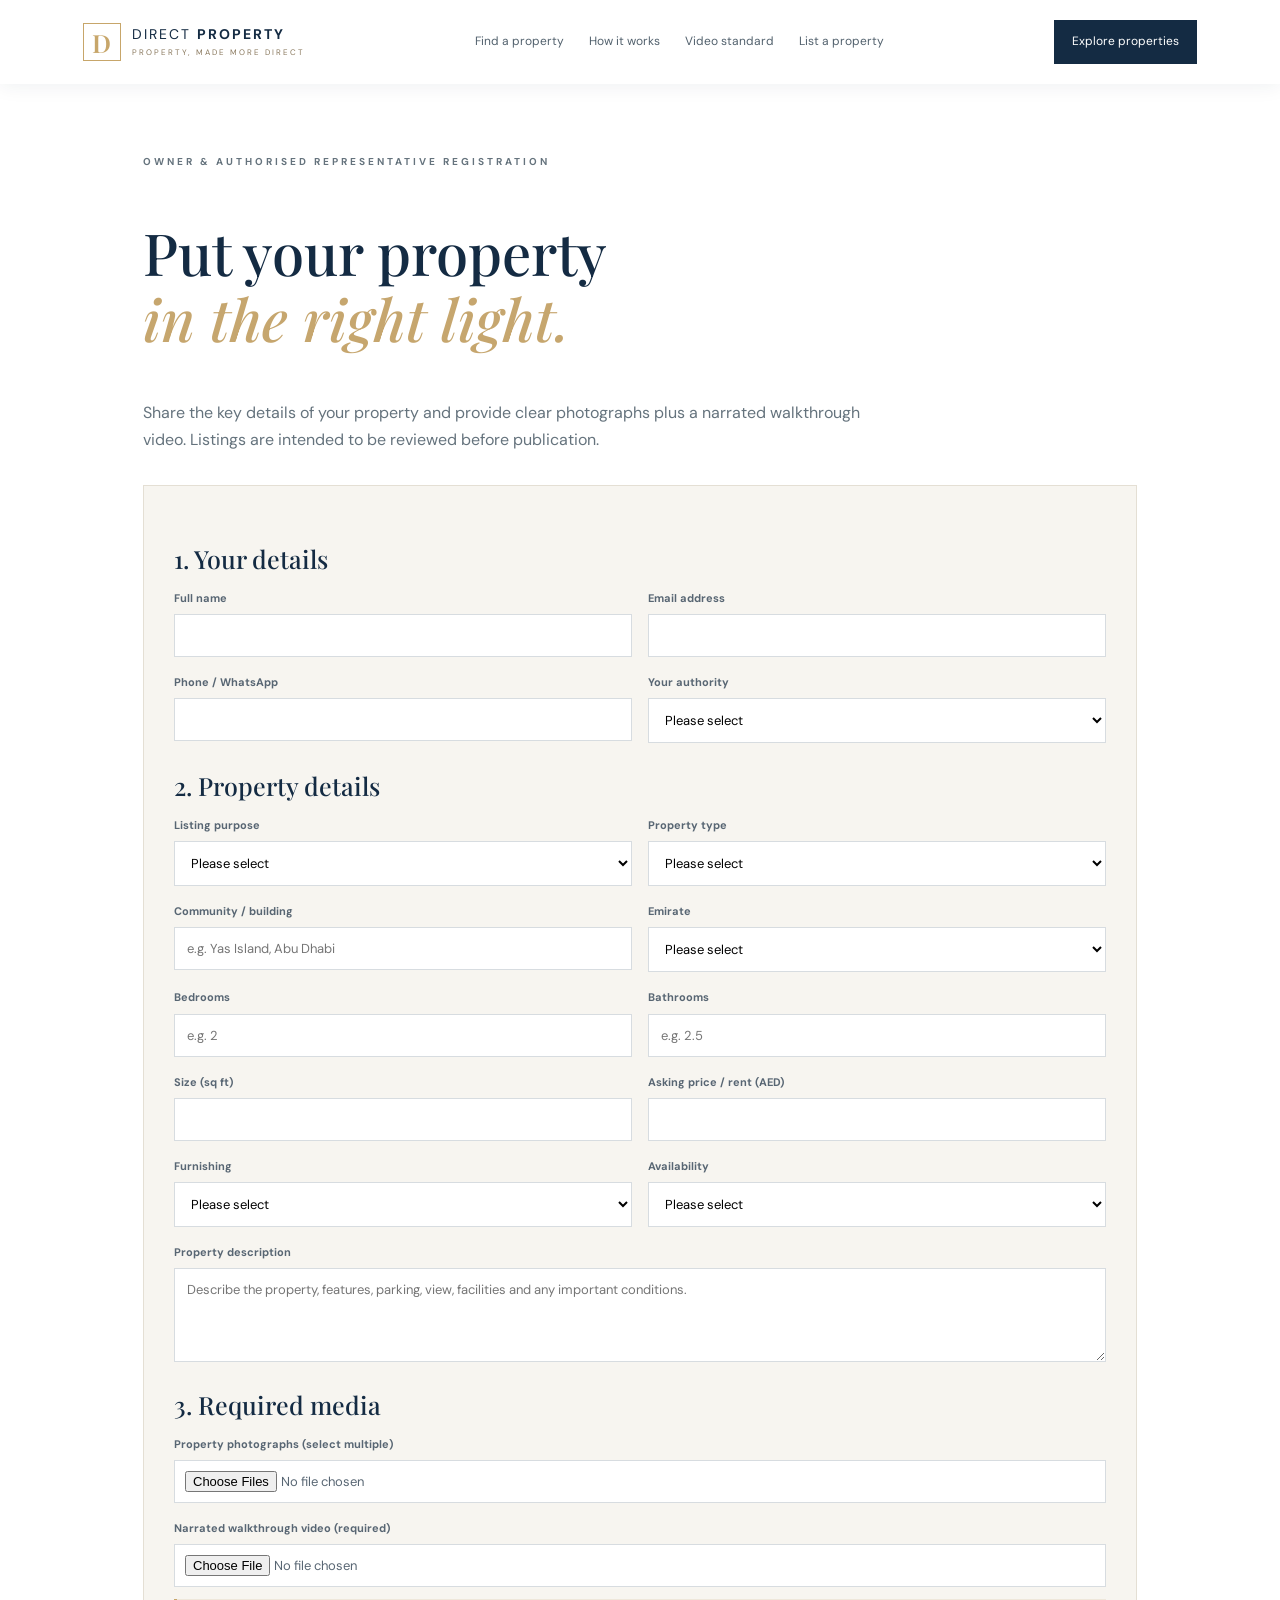
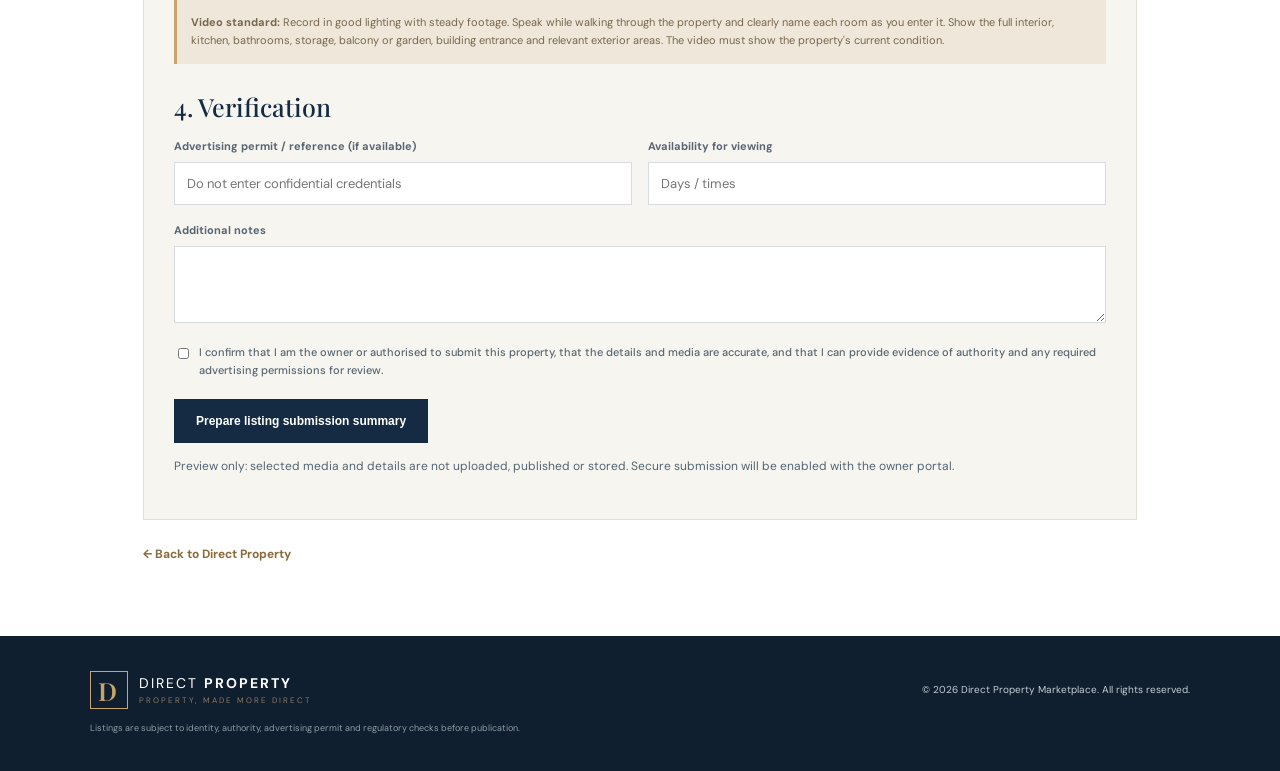
==== list-property.html @ 3f9cab80 "Add owner property submission page" ====
<!doctype html>
<html lang="en"><head><meta charset="utf-8"><meta name="viewport" content="width=device-width, initial-scale=1"><meta name="description" content="Submit your UAE property for a direct rental or sale listing with a narrated walkthrough video."><title>List Your Property | Direct Property</title><link rel="preconnect" href="https://fonts.googleapis.com"><link rel="preconnect" href="https://fonts.gstatic.com" crossorigin><link href="https://fonts.googleapis.com/css2?family=DM+Sans:wght@400;500;600;700&family=Playfair+Display:wght@500;600;700&display=swap" rel="stylesheet"><link rel="stylesheet" href="styles.css"><style>
.listing-page{max-width:1050px;margin:auto;padding:70px 28px}.listing-page h1{font:500 clamp(38px,5vw,58px)/1.15 'Playfair Display',serif;color:var(--navy)}.listing-page>p{color:#65737d;max-width:720px}.listing-form{margin-top:32px;background:#f7f5f0;padding:30px;border:1px solid #e4dfd4}.listing-form h2{font:500 25px 'Playfair Display';margin:26px 0 14px}.listing-grid{display:grid;grid-template-columns:1fr 1fr;gap:16px}.listing-form label{display:flex;flex-direction:column;gap:7px;font-size:11px;font-weight:700;color:#586673}.listing-form input,.listing-form select,.listing-form textarea{width:100%;min-width:0;padding:12px;border:1px solid #d7dce0;background:#fff;font:13px 'DM Sans',sans-serif}.listing-form input[type=file]{padding:10px}.listing-form .wide{grid-column:1/-1}.listing-form .consent{display:flex;flex-direction:row;align-items:flex-start;font-weight:500;margin:20px 0}.listing-form .consent input{width:auto;margin-top:4px}.upload-note{font-size:11px;color:#77684f;background:#eee7da;padding:14px;border-left:3px solid var(--gold);margin:12px 0 20px}.listing-status{font-size:12px;color:#536574;margin-top:14px}.back-link{display:inline-block;margin-top:25px;color:#8a6b3d;font-weight:700;font-size:12px}
@media(max-width:700px){.listing-grid{grid-template-columns:1fr}.listing-form{padding:18px}.listing-page{padding:48px 20px}}
</style></head><body>
<header class="site-header"><a class="brand" href="index.html"><span class="brand-mark">D</span><span>DIRECT <b>PROPERTY</b><small>PROPERTY, MADE MORE DIRECT</small></span></a><button class="menu-toggle" aria-label="Open menu" aria-expanded="false">☰</button><nav class="main-nav"><a href="index.html#search">Find a property</a><a href="index.html#how-it-works">How it works</a><a href="index.html#video-standard">Video standard</a><a href="list-property.html">List a property</a></nav><a class="header-cta" href="index.html#search">Explore properties</a></header>
<main><section class="listing-page"><p class="eyebrow">OWNER & AUTHORISED REPRESENTATIVE REGISTRATION</p><h1>Put your property<br><em>in the right light.</em></h1><p>Share the key details of your property and provide clear photographs plus a narrated walkthrough video. Listings are intended to be reviewed before publication.</p>
<form class="listing-form" id="owner-listing-form">
<h2>1. Your details</h2><div class="listing-grid">
<label>Full name<input name="Full name" required autocomplete="name"></label><label>Email address<input name="Email" type="email" required autocomplete="email"></label><label>Phone / WhatsApp<input name="Phone" required autocomplete="tel"></label><label>Your authority<select name="Listing authority" required><option value="">Please select</option><option>Property owner</option><option>Authorised representative</option><option>Licensed property company</option></select></label>
</div>
<h2>2. Property details</h2><div class="listing-grid">
<label>Listing purpose<select name="Purpose" required><option value="">Please select</option><option>For rent</option><option>For sale</option><option>Off-plan resale</option></select></label><label>Property type<select name="Property type" required><option value="">Please select</option><option>Apartment</option><option>Villa</option><option>Townhouse</option><option>Duplex</option><option>Penthouse</option><option>Land / plot</option><option>Commercial</option><option>Holiday home</option></select></label>
<label>Community / building<input name="Community or building" required placeholder="e.g. Yas Island, Abu Dhabi"></label><label>Emirate<select name="Emirate" required><option value="">Please select</option><option>Abu Dhabi</option><option>Dubai</option><option>Sharjah</option><option>Other</option></select></label>
<label>Bedrooms<input name="Bedrooms" placeholder="e.g. 2"></label><label>Bathrooms<input name="Bathrooms" placeholder="e.g. 2.5"></label><label>Size (sq ft)<input name="Size" type="number" min="0"></label><label>Asking price / rent (AED)<input name="Price AED" type="number" min="0" required></label>
<label>Furnishing<select name="Furnishing"><option value="">Please select</option><option>Furnished</option><option>Part-furnished</option><option>Unfurnished</option></select></label><label>Availability<select name="Availability"><option value="">Please select</option><option>Available now</option><option>Available on a future date</option><option>Tenanted</option><option>Off-plan</option></select></label>
<label class="wide">Property description<textarea name="Description" rows="4" placeholder="Describe the property, features, parking, view, facilities and any important conditions."></textarea></label>
</div>
<h2>3. Required media</h2><div class="listing-grid">
<label class="wide">Property photographs (select multiple)<input name="Property photographs" type="file" accept="image/*" multiple required></label>
<label class="wide">Narrated walkthrough video (required)<input name="Walkthrough video" type="file" accept="video/*" required></label>
</div>
<div class="upload-note"><strong>Video standard:</strong> Record in good lighting with steady footage. Speak while walking through the property and clearly name each room as you enter it. Show the full interior, kitchen, bathrooms, storage, balcony or garden, building entrance and relevant exterior areas. The video must show the property's current condition.</div>
<h2>4. Verification</h2><div class="listing-grid">
<label>Advertising permit / reference (if available)<input name="Advertising permit reference" placeholder="Do not enter confidential credentials"></label><label>Availability for viewing<input name="Viewing availability" placeholder="Days / times"></label>
<label class="wide">Additional notes<textarea name="Additional notes" rows="3"></textarea></label>
</div>
<label class="consent"><input type="checkbox" required> I confirm that I am the owner or authorised to submit this property, that the details and media are accurate, and that I can provide evidence of authority and any required advertising permissions for review.</label>
<button class="button button-dark" type="submit">Prepare listing submission summary</button><p class="listing-status" id="listing-status" role="status">Preview only: selected media and details are not uploaded, published or stored. Secure submission will be enabled with the owner portal.</p>
</form><a class="back-link" href="index.html">← Back to Direct Property</a></section></main>
<footer><a class="brand footer-brand" href="index.html"><span class="brand-mark">D</span><span>DIRECT <b>PROPERTY</b><small>PROPERTY, MADE MORE DIRECT</small></span></a><p>© <span id="year"></span> Direct Property Marketplace. All rights reserved.</p><p class="footer-disclaimer">Listings are subject to identity, authority, advertising permit and regulatory checks before publication.</p></footer><script src="script.js"></script></body></html>
---- styles.css ----
:root{--navy:#142b43;--gold:#c7a66a;--ink:#1c2a35;--cream:#f6f4ef}*{box-sizing:border-box}html{scroll-behavior:smooth}body{margin:0;color:var(--ink);font-family:'DM Sans',sans-serif;line-height:1.65}a{color:inherit;text-decoration:none}.site-header{height:84px;padding:0 6.5%;display:flex;align-items:center;justify-content:space-between;background:#fff;position:sticky;top:0;z-index:20;box-shadow:0 3px 18px #142b4310}.brand{display:flex;align-items:center;gap:11px;font-size:14px;letter-spacing:2px;color:var(--navy);line-height:1.2}.brand small{display:block;font-size:8px;letter-spacing:2px;color:#8a795e;margin-top:5px}.brand-mark{width:38px;height:38px;border:1px solid var(--gold);display:grid;place-items:center;color:var(--gold);font:600 25px 'Playfair Display'}.main-nav{display:flex;gap:25px;font-size:12px;color:#52616d}.main-nav a:hover{color:#a27d40}.header-cta{font-size:12px;padding:12px 18px;background:var(--navy);color:white}.menu-toggle{display:none;background:none;border:0;font-size:24px}.hero{min-height:650px;position:relative;display:flex;align-items:center;padding:90px 10%;color:white;background:linear-gradient(90deg,#101f30e8,#142b43a8 55%,#142b4340),url('https://images.unsplash.com/photo-1600607687939-ce8a6c25118c?auto=format&fit=crop&w=2000&q=85') center/cover}.hero-content{max-width:680px}.eyebrow{font-size:10px;letter-spacing:3px;font-weight:700;color:#a1824d;margin:0 0 20px}.eyebrow.light{color:#d7bd8d}.hero h1,h2{font:500 clamp(38px,5vw,64px)/1.12 'Playfair Display',serif;margin:0 0 24px;color:var(--navy)}.hero h1{color:white;font-size:clamp(52px,6vw,78px)}h1 em,h2 em{font-weight:500;color:#c6a66e}.hero-copy{max-width:570px;color:#e0e5e9;font-size:16px}.hero-actions{display:flex;gap:14px;flex-wrap:wrap;margin-top:32px}.button{display:inline-flex;align-items:center;gap:18px;padding:15px 22px;font-size:12px;font-weight:700}.button-gold{background:var(--gold);color:#172a3b}.button-outline{border:1px solid #ffffff9c;color:white}.button-dark{background:var(--navy);color:white;border:0;cursor:pointer}.hero-note{font-size:11px;color:#d3dbe0;margin-top:26px}.hero-side-note{position:absolute;right:5%;bottom:35px;font-size:9px;letter-spacing:3px;writing-mode:vertical-rl}.section-wrap{max-width:1180px;margin:auto;padding:95px 35px}.intro{display:grid;grid-template-columns:1fr 1.1fr;gap:9%}.intro h2,.section-heading h2,.steps-section h2,.chat-copy h2,.list-section h2,.trust-section h2{font-size:48px}.intro-text p{color:#596873;margin:0 0 18px}.small-note{font-size:12px;border-left:2px solid var(--gold);padding-left:17px}.search-section,.trust-section{background:var(--cream)}.section-heading{display:flex;justify-content:space-between;align-items:end;margin-bottom:30px}.section-heading h2{margin:0}.section-heading>p{color:#687783;max-width:300px;font-size:13px}.search-panel{background:white;padding:24px;display:grid;grid-template-columns:1fr 1fr 1.3fr auto;gap:15px;align-items:end;box-shadow:0 12px 35px #152b4310}.search-panel label{display:flex;flex-direction:column;gap:8px;font-size:10px;letter-spacing:1px;text-transform:uppercase;color:#687783}.search-panel input,.search-panel select{height:47px;border:1px solid #dce1e4;background:white;padding:0 12px;font:13px 'DM Sans';min-width:0}.search-result{font-size:11px;color:#71808b;margin-top:15px}.steps-section>h2{margin-bottom:45px}.steps-grid{display:grid;grid-template-columns:repeat(4,1fr);gap:28px}.step{border-top:1px solid #d8d5ce;padding-top:20px}.step>span{font-size:11px;color:#aa8956;letter-spacing:2px}.step-icon{font:36px 'Playfair Display';color:#b49562;margin:28px 0 15px}.step h3,.outcome-grid h3{font:600 21px 'Playfair Display';color:var(--navy);margin:0 0 12px}.step p,.outcome-grid p{font-size:13px;color:#65737d}.video-section{display:grid;grid-template-columns:1fr 1fr;background:var(--navy);color:white}.video-image{min-height:570px;background:linear-gradient(#0c1b2c33,#0c1b2c55),url('https://images.unsplash.com/photo-1600210492486-724fe5c67fb0?auto=format&fit=crop&w=1200&q=85') center/cover;position:relative}.video-stamp{position:absolute;bottom:35px;left:35px;background:white;color:var(--navy);padding:14px 18px;font-size:9px;letter-spacing:1.5px}.video-stamp span{color:#ad8951;font-size:18px;margin-right:10px}.video-copy{padding:75px 10% 65px 9%}.video-copy h2,.outcome-section h2,.final-cta h2{color:white;font-size:46px}.video-copy>p:not(.eyebrow){color:#d0d8df;font-size:13px}.check-list{list-style:none;padding:0;margin:25px 0}.check-list li{font-size:12px;color:#e1e7eb;padding:9px 0 9px 25px;position:relative;border-bottom:1px solid #ffffff20}.check-list li:before{content:'✓';position:absolute;left:0;color:var(--gold)}.chat-section{display:grid;grid-template-columns:1fr 1fr;gap:9%;align-items:center}.chat-copy>p:not(.eyebrow){font-size:13px;color:#64727d}.chat-demo{background:#f5f3ef;padding:22px;box-shadow:0 15px 45px #142b4314}.chat-top{font-size:10px;letter-spacing:1.4px;font-weight:700;color:var(--navy);padding-bottom:17px;border-bottom:1px solid #ddd}.chat-top small{display:block;font-size:8px;color:#89949b;margin:6px 0 0 16px}.online-dot{display:inline-block;width:7px;height:7px;border-radius:50%;background:#75a28b;margin-right:7px}.chat-bubble{background:white;padding:15px;margin:20px 25px 12px 0;font-size:12px;color:#52616c;max-width:85%}.chat-bubble.owner{margin:12px 0 12px auto;background:#e6edf1}.chat-system{font-size:9px;color:#8a754e;background:#f0e8d9;padding:10px;margin:10px 0}.chat-system.warning{color:#876b3e;background:#eee5d4}.chat-input{background:white;padding:12px;color:#9aa3a9;font-size:11px;display:flex;justify-content:space-between}.demo-caption{font-size:9px;color:#89949b;margin:13px 0 0}.outcome-section{background:#172f48;color:white;padding:75px 0}.outcome-section h2{margin-bottom:40px}.outcome-grid{display:grid;grid-template-columns:1fr 1fr;gap:25px}.outcome-grid article{border:1px solid #ffffff3a;padding:30px}.outcome-number{font:30px 'Playfair Display';color:var(--gold);margin-bottom:20px}.outcome-grid h3{color:white}.outcome-grid p{color:#d0d8df}.list-section{display:grid;grid-template-columns:1fr 1fr;gap:10%;align-items:center}.list-section>div:first-child>p:not(.eyebrow){color:#66747e;font-size:13px}.owner-panel{background:var(--cream);padding:30px}.owner-panel-top{font-size:10px;letter-spacing:2px;font-weight:700;color:var(--navy);padding-bottom:15px;border-bottom:1px solid #d8d5ce}.dark-check li{color:#56636c;border-color:#dfddd7}.owner-panel>p{font-size:10px;color:#879097;margin-top:22px}.trust-inner{display:grid;grid-template-columns:1fr 1fr;gap:10%;align-items:center}.trust-section h2{font-size:43px;margin:0}.trust-inner>p{font-size:13px;color:#65737d}.final-cta{background:linear-gradient(90deg,#11263be8,#11263be8),url('https://images.unsplash.com/photo-1600607687920-4e2a09cf159d?auto=format&fit=crop&w=1800&q=85') center/cover;text-align:center;padding:90px 20px;color:white}.final-cta h2{font-size:48px}.final-cta .hero-actions{justify-content:center}footer{padding:35px 7%;display:grid;grid-template-columns:1fr 1fr;gap:12px;align-items:center;background:#101f30;color:#c5cdd3}footer>p{font-size:10px;text-align:right;margin:0}.footer-brand{color:white}.footer-disclaimer{grid-column:1/-1;text-align:left;color:#8f9ba4;font-size:9px}@media(max-width:900px){.main-nav{gap:12px}.main-nav a{font-size:10px}.header-cta{display:none}.search-panel{grid-template-columns:1fr 1fr}.steps-grid{grid-template-columns:1fr 1fr}}@media(max-width:650px){.site-header{height:70px;padding:0 5%}.menu-toggle{display:block;color:var(--navy)}.main-nav{display:none;position:absolute;top:70px;left:0;right:0;background:white;padding:20px 7%;flex-direction:column}.main-nav.open{display:flex}.hero{min-height:590px;padding:70px 7%}.hero h1{font-size:52px}.hero-side-note{display:none}.section-wrap{padding:68px 7%}.intro,.chat-section,.list-section,.trust-inner,.video-section{grid-template-columns:1fr}.intro{gap:20px}.intro h2,.section-heading h2,.steps-section h2,.chat-copy h2,.list-section h2,.trust-section h2{font-size:39px}.section-heading{display:block}.section-heading>p{margin-top:12px}.search-panel,.steps-grid,.outcome-grid{grid-template-columns:1fr}.video-image{min-height:320px}.video-copy{padding:55px 7%}.video-copy h2,.outcome-section h2,.final-cta h2{font-size:38px}.chat-demo{margin-top:15px}.list-section{gap:30px}.trust-inner{gap:12px}.final-cta{padding:70px 7%}footer{grid-template-columns:1fr}footer>p{text-align:left}.footer-disclaimer{grid-column:auto}}
.fees-section{padding-top:85px;padding-bottom:85px}.fees-heading{display:flex;justify-content:space-between;align-items:end;gap:8%;margin-bottom:32px}.fees-heading h2{font-size:46px;margin:0}.fees-heading>p{max-width:330px;color:#687783;font-size:13px}.fees-table-wrap{overflow-x:auto;background:#fff;border:1px solid #e4e1da}.fees-table{width:100%;border-collapse:collapse;text-align:left}.fees-table th{background:var(--navy);color:#fff;font-size:10px;letter-spacing:1.4px;text-transform:uppercase;padding:17px 20px}.fees-table td{padding:19px 20px;border-bottom:1px solid #e8e5df;font-size:12px;color:#65737d;vertical-align:top}.fees-table tr:last-child td{border-bottom:0}.fees-table td:first-child{width:29%;color:var(--navy)}.fees-table td:nth-child(2){width:51%}.fees-table .fee-amount{width:20%;white-space:nowrap;color:#9b7945;font-weight:700;font-size:15px}.fees-note{font-size:10px;color:#7a858c;line-height:1.7;margin:18px 0 0}@media(max-width:650px){.fees-heading{display:block}.fees-heading h2{font-size:38px}.fees-heading>p{margin-top:15px}.fees-table{min-width:650px}.fees-table td{padding:15px}}
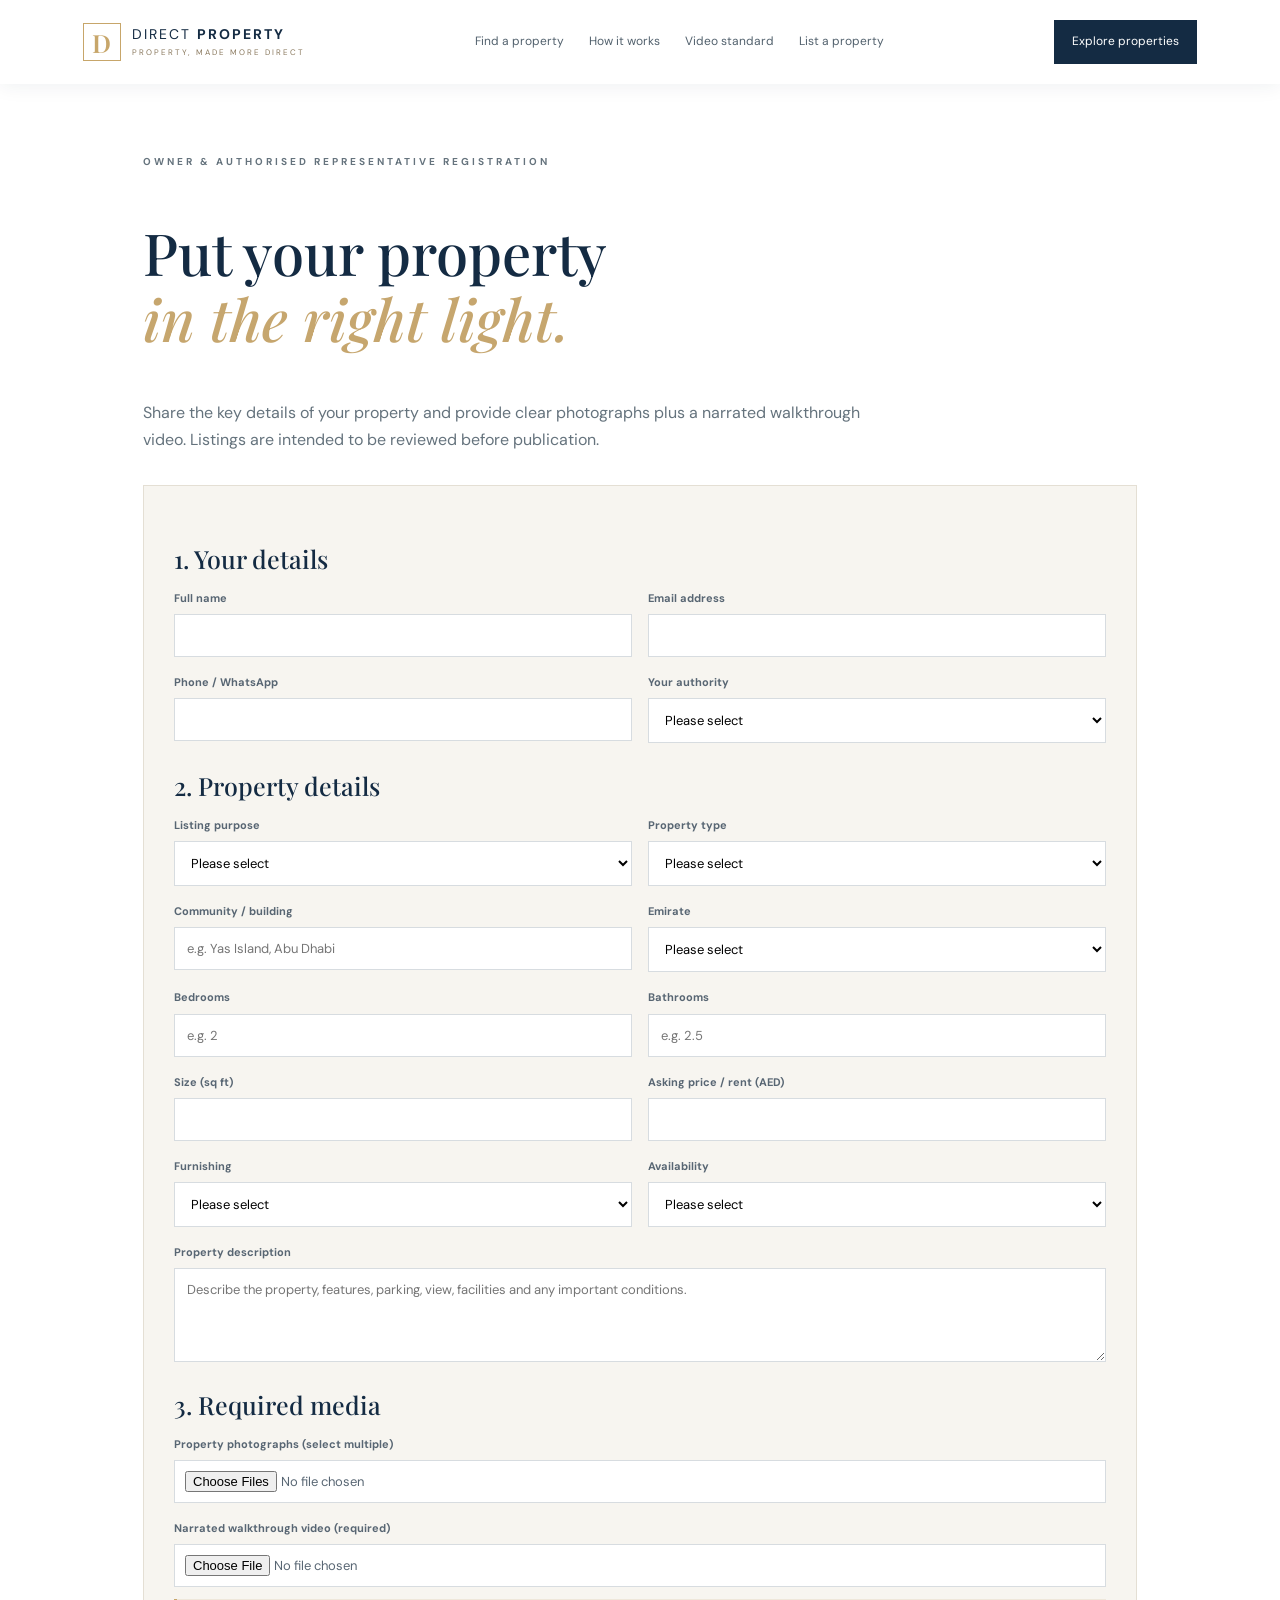
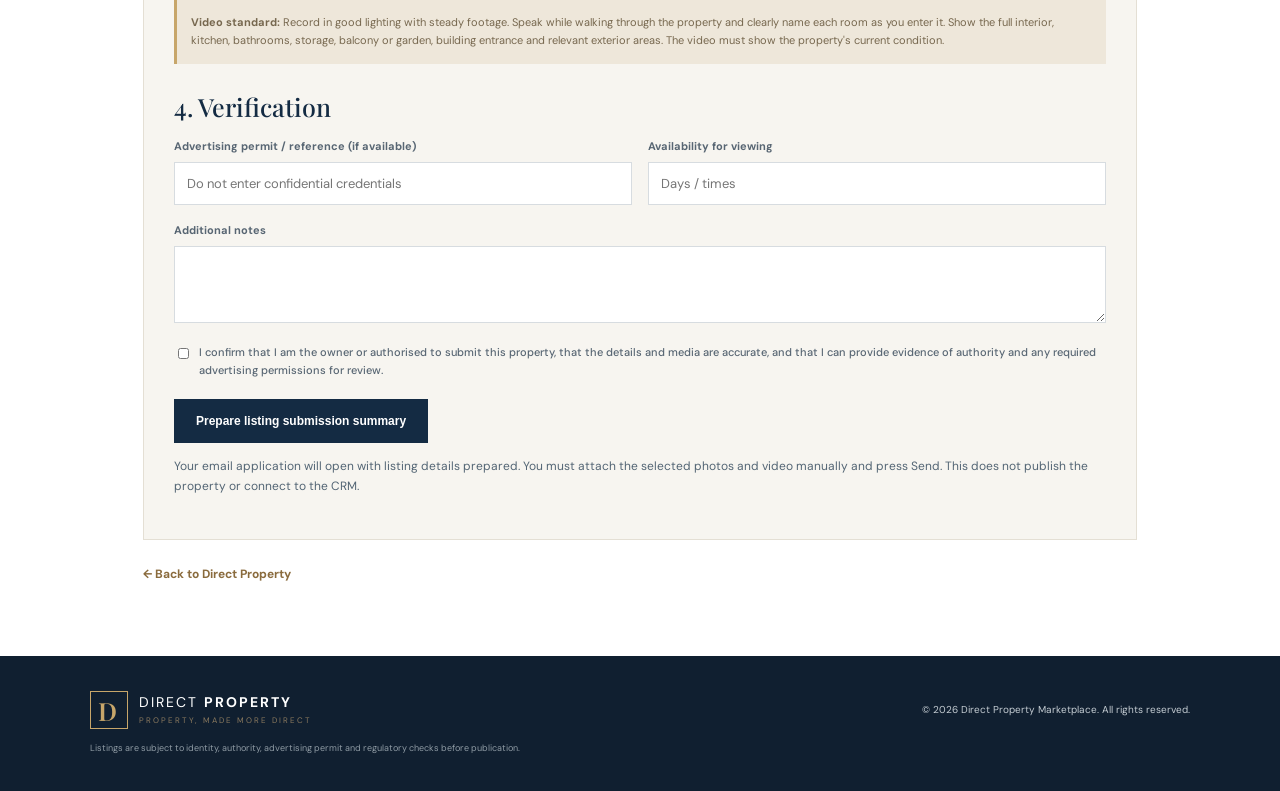
==== commit 31fa1dc9: "Clarify owner listing email submission process" ====
--- a/list-property.html
+++ b/list-property.html
@@ -26,6 +26,6 @@
 <label class="wide">Additional notes<textarea name="Additional notes" rows="3"></textarea></label>
 </div>
 <label class="consent"><input type="checkbox" required> I confirm that I am the owner or authorised to submit this property, that the details and media are accurate, and that I can provide evidence of authority and any required advertising permissions for review.</label>
-<button class="button button-dark" type="submit">Prepare listing submission summary</button><p class="listing-status" id="listing-status" role="status">Preview only: selected media and details are not uploaded, published or stored. Secure submission will be enabled with the owner portal.</p>
+<button class="button button-dark" type="submit">Prepare listing submission summary</button><p class="listing-status" id="listing-status" role="status">Your email application will open with listing details prepared. You must attach the selected photos and video manually and press Send. This does not publish the property or connect to the CRM.</p>
 </form><a class="back-link" href="index.html">← Back to Direct Property</a></section></main>
 <footer><a class="brand footer-brand" href="index.html"><span class="brand-mark">D</span><span>DIRECT <b>PROPERTY</b><small>PROPERTY, MADE MORE DIRECT</small></span></a><p>© <span id="year"></span> Direct Property Marketplace. All rights reserved.</p><p class="footer-disclaimer">Listings are subject to identity, authority, advertising permit and regulatory checks before publication.</p></footer><script src="script.js"></script></body></html>
